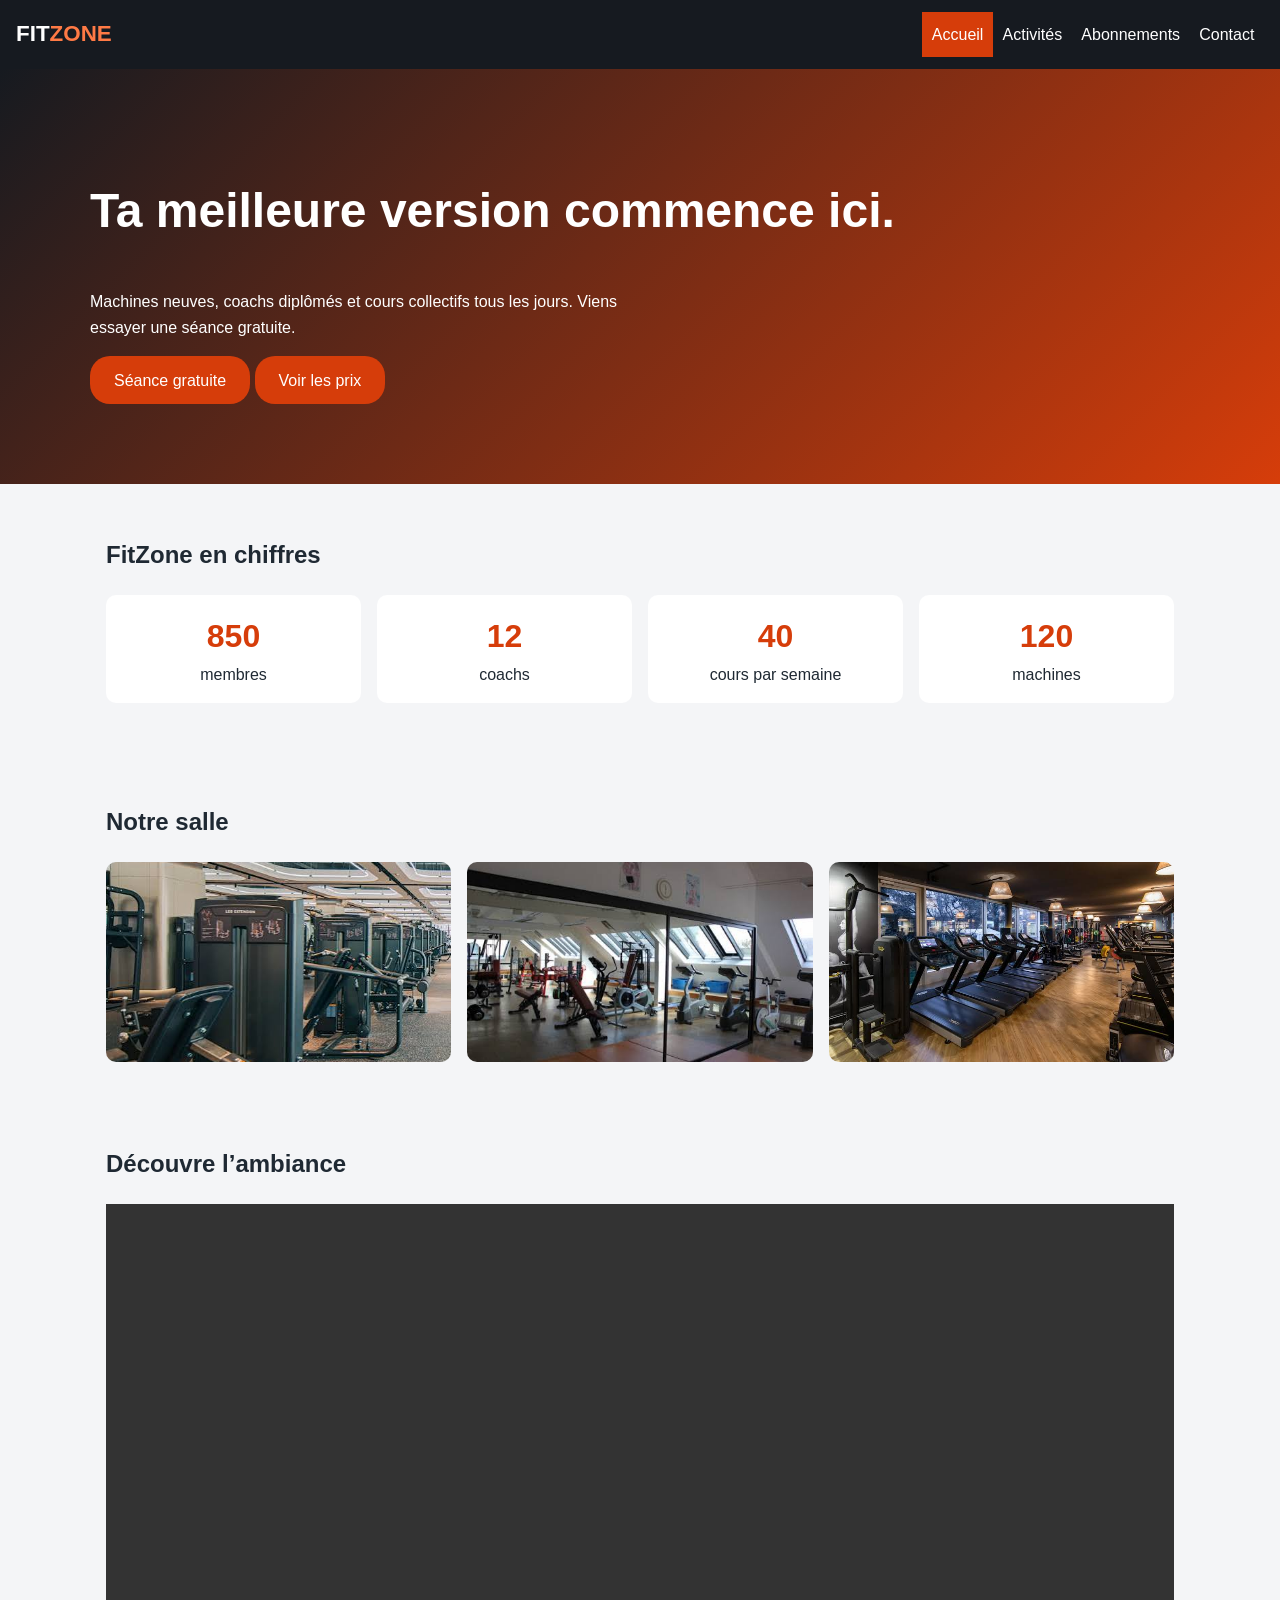
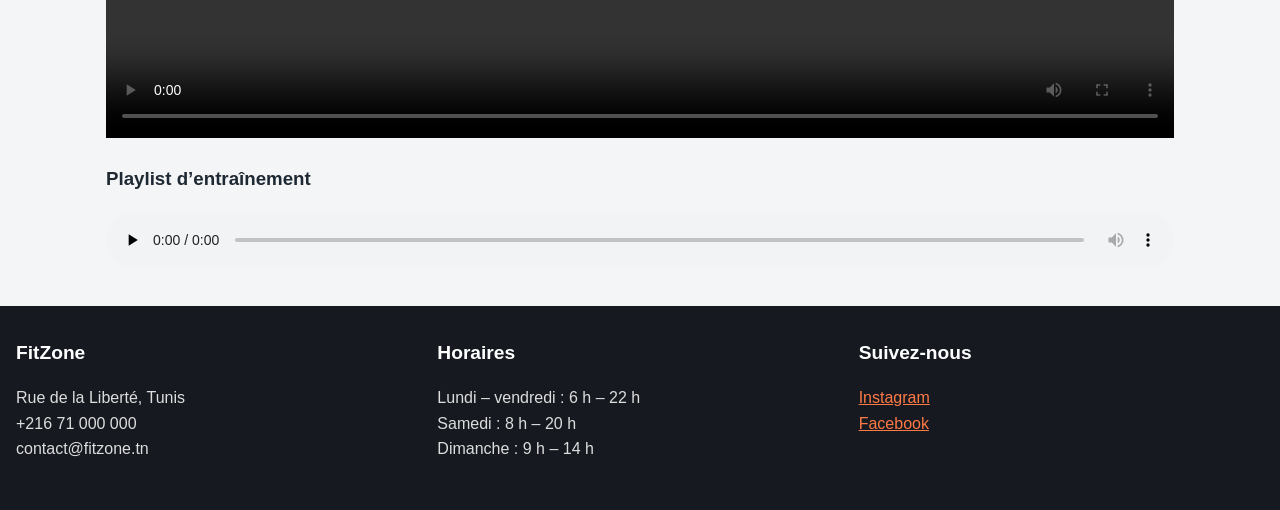
==== index.html @ 1c36ccad "first commit" ====
<!DOCTYPE html>
<html lang="fr">
<head>
  <meta charset="UTF-8">
  <meta name="viewport" content="width=device-width, initial-scale=1">
  <meta name="description" content="FitZone, salle de sport à Tunis : musculation, cardio, cours collectifs et coaching.">
  <title>Accueil — FitZone Tunis</title>
  <link rel="stylesheet" href="css/style.css">
</head>
<body>

  <header>
    <a class="logo" href="index.html">FIT<span>ZONE</span></a>

      <button id="burger" aria-label="Ouvrir le menu" aria-expanded="false" aria-controls="menu">☰</button>

      <nav aria-label="Navigation principale">
        <ul id="menu">
        <li><a href="index.html" class="actif" aria-current="page">Accueil</a></li>
        <li><a href="activites.html">Activités</a></li>
        <li><a href="abonnements.html">Abonnements</a></li>
        <li><a href="contact.html">Contact</a></li>
        </ul>
      </nav>
  </header>

  <main>
    <section class="hero">
      <h1>Ta meilleure version commence ici.</h1>
      <p>Machines neuves, coachs diplômés et cours collectifs tous les jours. Viens essayer une séance gratuite.</p>
      <p>
        <a class="btn" href="contact.html">Séance gratuite</a>
        <a class="btn" href="abonnements.html">Voir les prix</a>
      </p>
    </section>

    <section id="chiffres">
      <h2>FitZone en chiffres</h2>
      <ul class="chiffres">
        <li><strong>850</strong> membres</li>
        <li><strong>12</strong> coachs</li>
        <li><strong>40</strong> cours par semaine</li>
        <li><strong>120</strong> machines</li>
      </ul>
    </section>

    <section id="galerie">
      <h2>Notre salle</h2>
      <div class="galerie">
       
        <img src="images/image1.jpg" alt="Espace de musculation avec haltères et machines" loading="lazy" width="400" height="220">
        <img src="images/image2.jpg" alt="Salle de cours collectifs avec miroirs" loading="lazy" width="400" height="220">
        <img src="images/image3.jpg" alt="Zone de cardio avec tapis de course" loading="lazy" width="400" height="220">
      </div>
    </section>

    <section id="medias">
      <h2>Découvre l’ambiance</h2>
      <div class="media-bloc">
        
        <video controls preload="metadata">
          <source src="medias/salle.mp4" type="video/mp4">
          Votre navigateur ne sait pas lire cette vidéo.
        </video>
        <h3>Playlist d’entraînement</h3>
        
        <audio controls preload="none">
          <source src="medias/marhba.mp3" type="audio/mpeg">
          Votre navigateur ne sait pas lire ce fichier audio.
        </audio>
      </div>
    </section>
  </main>

  <footer>
    <div>
      <h2>FitZone</h2>
      <p>Rue de la Liberté, Tunis<br>+216 71 000 000<br>contact@fitzone.tn</p>
    </div>
    <div>
      <h2>Horaires</h2>
      <ul>
        <li>Lundi – vendredi : 6 h – 22 h</li>
        <li>Samedi : 8 h – 20 h</li>
        <li>Dimanche : 9 h – 14 h</li>
      </ul>
    </div>
    <div>
      <h2>Suivez-nous</h2>
      <ul>
        <li><a href="https://www.instagram.com/" target="_blank" rel="noopener">Instagram</a></li>
        <li><a href="https://www.facebook.com/" target="_blank" rel="noopener">Facebook</a></li>
      </ul>
    </div>
  </footer>

  <script src="js/main.js"></script>
</body>
</html>
---- css/style.css ----
:root {
  --fond: #f4f5f7;
  --texte: #1f2933;
  --accent: #d63d0a;
  --sombre: #161a20;
  --bordure: #d9dde3;
  --espace: 1rem;
}

* { box-sizing: border-box; }

body {
  margin: 0;
  font-family: Arial, sans-serif;
  line-height: 1.6;
  background: var(--fond);
  color: var(--texte);
}

img, video { max-width: 100%; height: auto; }
a { color: var(--accent); }
section { padding: 2rem var(--espace); max-width: 1100px; margin: 0 auto; }


header {
  background: var(--sombre);
  padding: 0.75rem var(--espace);
  display: flex;
  justify-content: space-between;
  align-items: center;
  flex-wrap: wrap;
}

.logo { color: white; font-size: 1.4rem; font-weight: bold; text-decoration: none; }
.logo span { color: #ff7a45; }

#burger {
  background: none;
  color: white;
  border: 1px solid white;
  font-size: 1.2rem;
  padding: 0.3rem 0.7rem;
  cursor: pointer;
}

nav { width: 100%; }
nav ul { display: none; list-style: none; padding: 0; margin: 0.5rem 0 0; }
nav ul.ouvert { display: block; }
nav a { display: block; padding: 0.6rem; color: white; text-decoration: none; }
nav a:hover, nav a.actif { background: var(--accent); }

.btn {
  display: inline-block;
  background: var(--accent);
  color: white;
  border: none;
  padding: 0.7rem 1.5rem;
  border-radius: 20px;
  font-size: 1rem;
  text-decoration: none;
  cursor: pointer;
}
.btn:hover { background: #a82d06; }

.hero {
  background: linear-gradient(135deg, #161a20, #d63d0a);
  color: white;
  padding: 4rem max(var(--espace), calc((100% - 1100px) / 2));
  max-width: none;
}
.hero h1 { font-size: 2rem; animation: entree 0.8s; }
.hero p { max-width: 35rem; }

@keyframes entree {
  from { opacity: 0; transform: translateY(30px); }
  to { opacity: 1; transform: translateY(0); }
}

.chiffres {
  display: grid;
  grid-template-columns: repeat(2, 1fr);
  gap: var(--espace);
  list-style: none;
  padding: 0;
  text-align: center;
}
.chiffres li { background: white; padding: 1rem; border-radius: 10px; }
.chiffres strong { display: block; font-size: 2rem; color: var(--accent); }

.galerie { display: grid; grid-template-columns: 1fr; gap: var(--espace); }
.galerie img { width: 100%; height: 200px; object-fit: cover; border-radius: 10px; }

video, audio { width: 100%; }

.filtres { display: flex; flex-wrap: wrap; gap: 0.5rem; margin-bottom: 1rem; }
.filtres button {
  padding: 0.5rem 1rem;
  border: 1px solid var(--bordure);
  border-radius: 20px;
  background: white;
  cursor: pointer;
}
.filtres button.actif { background: var(--accent); color: white; }

.grille-cartes {
  display: grid;
  grid-template-columns: 1fr;
  gap: 1.5rem;
  list-style: none;
  padding: 0;
}

.carte {
  display: flex;
  flex-direction: column;
  background: white;
  border: 1px solid var(--bordure);
  border-radius: 10px;
  padding: 1rem;
}
.carte:hover { box-shadow: 0 4px 12px rgba(0, 0, 0, 0.2); }
.carte .emoji { font-size: 2rem; }
.carte h2 { font-size: 1.3rem; margin: 0.3rem 0; }
.carte .infos { margin-top: auto; font-weight: bold; color: var(--accent); }
.carte.cachee { display: none; }

.defile-x { overflow-x: auto; }
table { border-collapse: collapse; width: 100%; background: white; }
th, td { border: 1px solid var(--bordure); padding: 8px; text-align: left; }
thead { background: var(--sombre); color: white; }
tbody tr:nth-child(even) { background: #f0f0f0; }
tbody tr td:last-child { text-align: right; }

form { background: white; padding: 1rem; border-radius: 10px; border: 1px solid var(--bordure); }
fieldset { margin-bottom: 1rem; border: 1px solid var(--bordure); }
label { display: block; margin-top: 0.8rem; font-weight: bold; }
input, select, textarea { width: 100%; padding: 0.6rem; font: inherit; border: 1px solid var(--bordure); border-radius: 6px; }
input.invalide, textarea.invalide { border-color: red; }
.erreur { display: block; color: #b00020; font-size: 0.9rem; min-height: 1.2rem; }
.succes { background: #e3f6e8; color: #14532d; padding: 0.8rem; border-radius: 6px; }

footer { background: var(--sombre); color: #ddd; padding: 2rem var(--espace); display: flex; flex-direction: column; gap: 1rem; }
footer h2 { color: white; margin-top: 0; font-size: 1.2rem; }
footer a { color: #ff7a45; }
footer ul { list-style: none; padding: 0; margin: 0; }

@media (min-width: 768px) {
  .hero h1 { font-size: 3rem; }
  .chiffres { grid-template-columns: repeat(4, 1fr); }
  .galerie, .grille-cartes { grid-template-columns: repeat(2, 1fr); }
  footer { flex-direction: row; }
  footer div { flex: 1; }

  #burger { display: none; }
  nav { width: auto; }
  nav ul { display: flex; margin: 0; }
}

@media (min-width: 1024px) {
  .galerie, .grille-cartes { grid-template-columns: repeat(3, 1fr); }
}
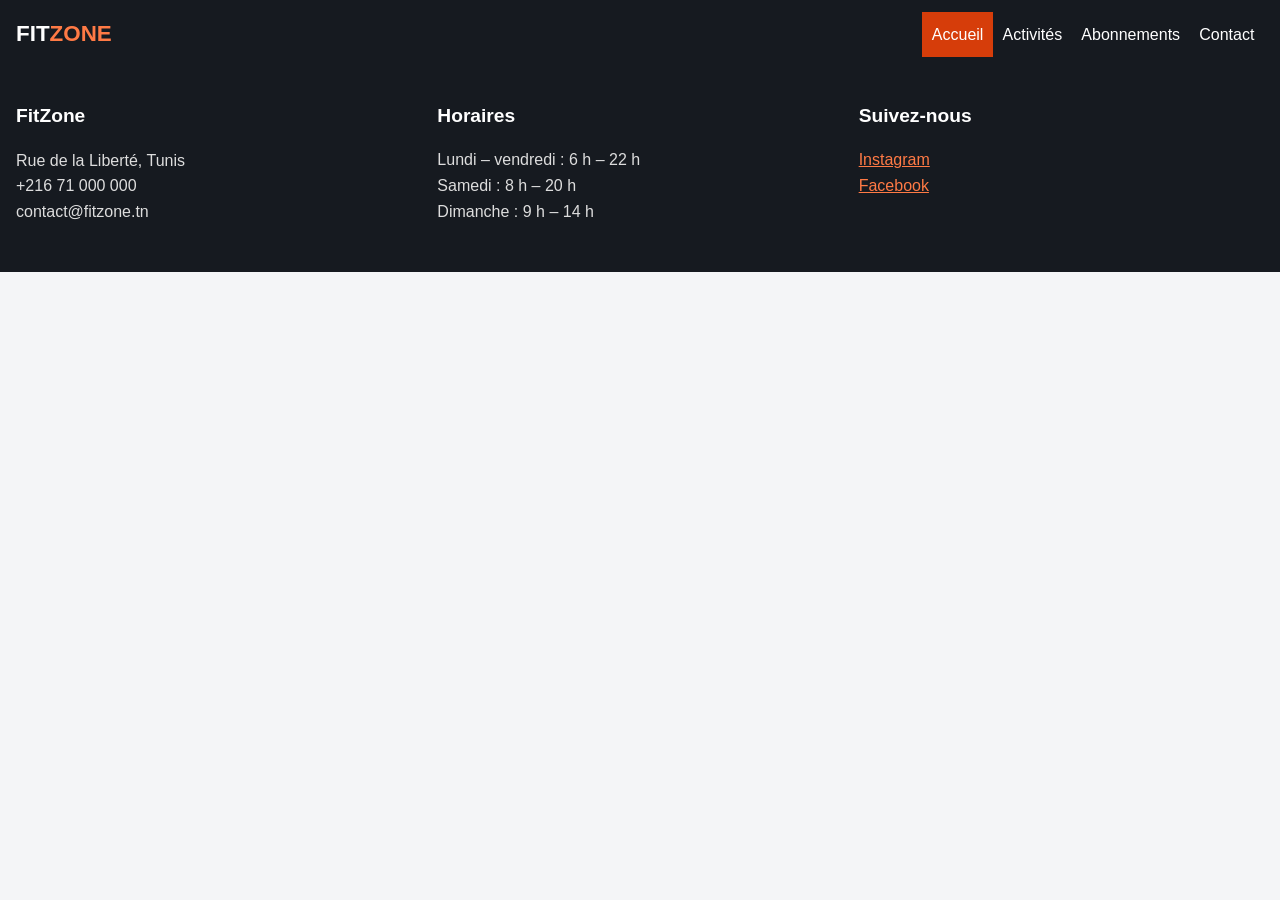
==== commit ea209910: "mise a jour index" ====
--- a/index.html
+++ b/index.html
@@ -24,53 +24,7 @@
       </nav>
   </header>
 
-  <main>
-    <section class="hero">
-      <h1>Ta meilleure version commence ici.</h1>
-      <p>Machines neuves, coachs diplômés et cours collectifs tous les jours. Viens essayer une séance gratuite.</p>
-      <p>
-        <a class="btn" href="contact.html">Séance gratuite</a>
-        <a class="btn" href="abonnements.html">Voir les prix</a>
-      </p>
-    </section>
-
-    <section id="chiffres">
-      <h2>FitZone en chiffres</h2>
-      <ul class="chiffres">
-        <li><strong>850</strong> membres</li>
-        <li><strong>12</strong> coachs</li>
-        <li><strong>40</strong> cours par semaine</li>
-        <li><strong>120</strong> machines</li>
-      </ul>
-    </section>
-
-    <section id="galerie">
-      <h2>Notre salle</h2>
-      <div class="galerie">
-       
-        <img src="images/image1.jpg" alt="Espace de musculation avec haltères et machines" loading="lazy" width="400" height="220">
-        <img src="images/image2.jpg" alt="Salle de cours collectifs avec miroirs" loading="lazy" width="400" height="220">
-        <img src="images/image3.jpg" alt="Zone de cardio avec tapis de course" loading="lazy" width="400" height="220">
-      </div>
-    </section>
-
-    <section id="medias">
-      <h2>Découvre l’ambiance</h2>
-      <div class="media-bloc">
-        
-        <video controls preload="metadata">
-          <source src="medias/salle.mp4" type="video/mp4">
-          Votre navigateur ne sait pas lire cette vidéo.
-        </video>
-        <h3>Playlist d’entraînement</h3>
-        
-        <audio controls preload="none">
-          <source src="medias/marhba.mp3" type="audio/mpeg">
-          Votre navigateur ne sait pas lire ce fichier audio.
-        </audio>
-      </div>
-    </section>
-  </main>
+ 
 
   <footer>
     <div>
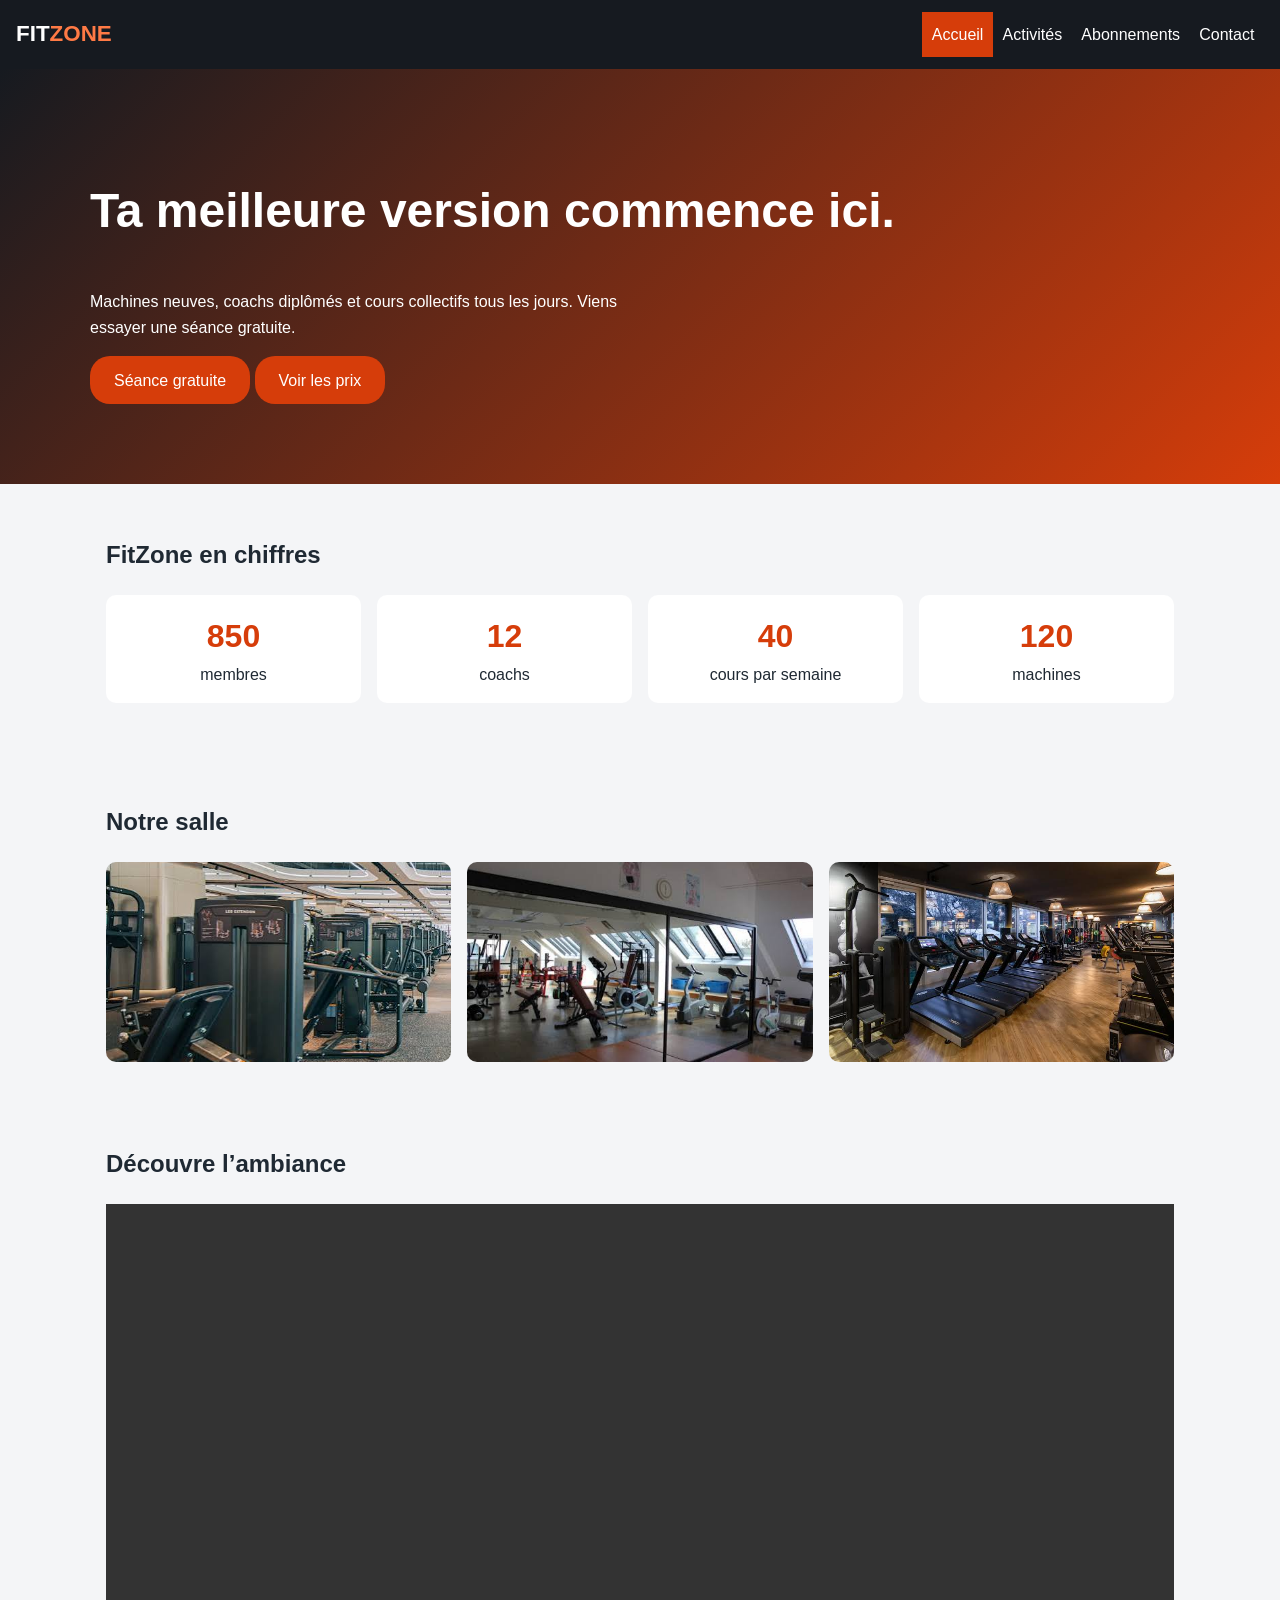
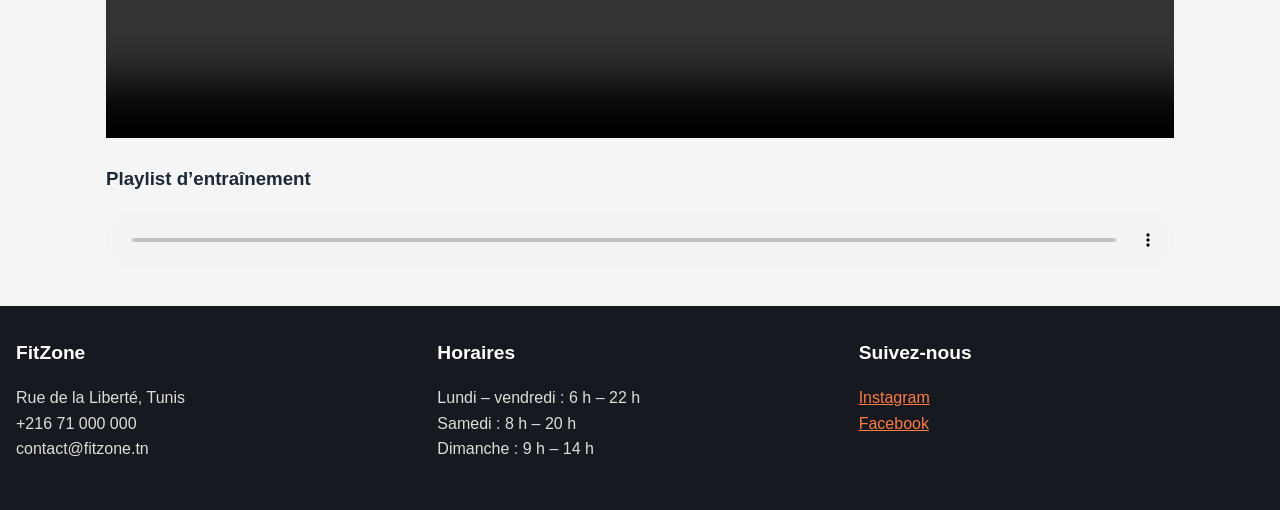
==== commit c797273f: "bellahi e5dem" ====
--- a/index.html
+++ b/index.html
@@ -24,7 +24,53 @@
       </nav>
   </header>
 
- 
+  <main>
+    <section class="hero">
+      <h1>Ta meilleure version commence ici.</h1>
+      <p>Machines neuves, coachs diplômés et cours collectifs tous les jours. Viens essayer une séance gratuite.</p>
+      <p>
+        <a class="btn" href="contact.html">Séance gratuite</a>
+        <a class="btn" href="abonnements.html">Voir les prix</a>
+      </p>
+    </section>
+
+    <section id="chiffres">
+      <h2>FitZone en chiffres</h2>
+      <ul class="chiffres">
+        <li><strong>850</strong> membres</li>
+        <li><strong>12</strong> coachs</li>
+        <li><strong>40</strong> cours par semaine</li>
+        <li><strong>120</strong> machines</li>
+      </ul>
+    </section>
+
+    <section id="galerie">
+      <h2>Notre salle</h2>
+      <div class="galerie">
+       
+        <img src="images/image1.jpg" alt="Espace de musculation avec haltères et machines" loading="lazy" width="400" height="220">
+        <img src="images/image2.jpg" alt="Salle de cours collectifs avec miroirs" loading="lazy" width="400" height="220">
+        <img src="images/image3.jpg" alt="Zone de cardio avec tapis de course" loading="lazy" width="400" height="220">
+      </div>
+    </section>
+
+    <section id="medias">
+      <h2>Découvre l’ambiance</h2>
+      <div class="media-bloc">
+        
+        <video controls preload="metadata">
+          <source src="medias/salle.mp4" type="video/mp4">
+          Votre navigateur ne sait pas lire cette vidéo.
+        </video>
+        <h3>Playlist d’entraînement</h3>
+        
+        <audio controls preload="none">
+          <source src="medias/marhba.mp3" type="audio/mpeg">
+          Votre navigateur ne sait pas lire ce fichier audio.
+        </audio>
+      </div>
+    </section>
+  </main>
 
   <footer>
     <div>
